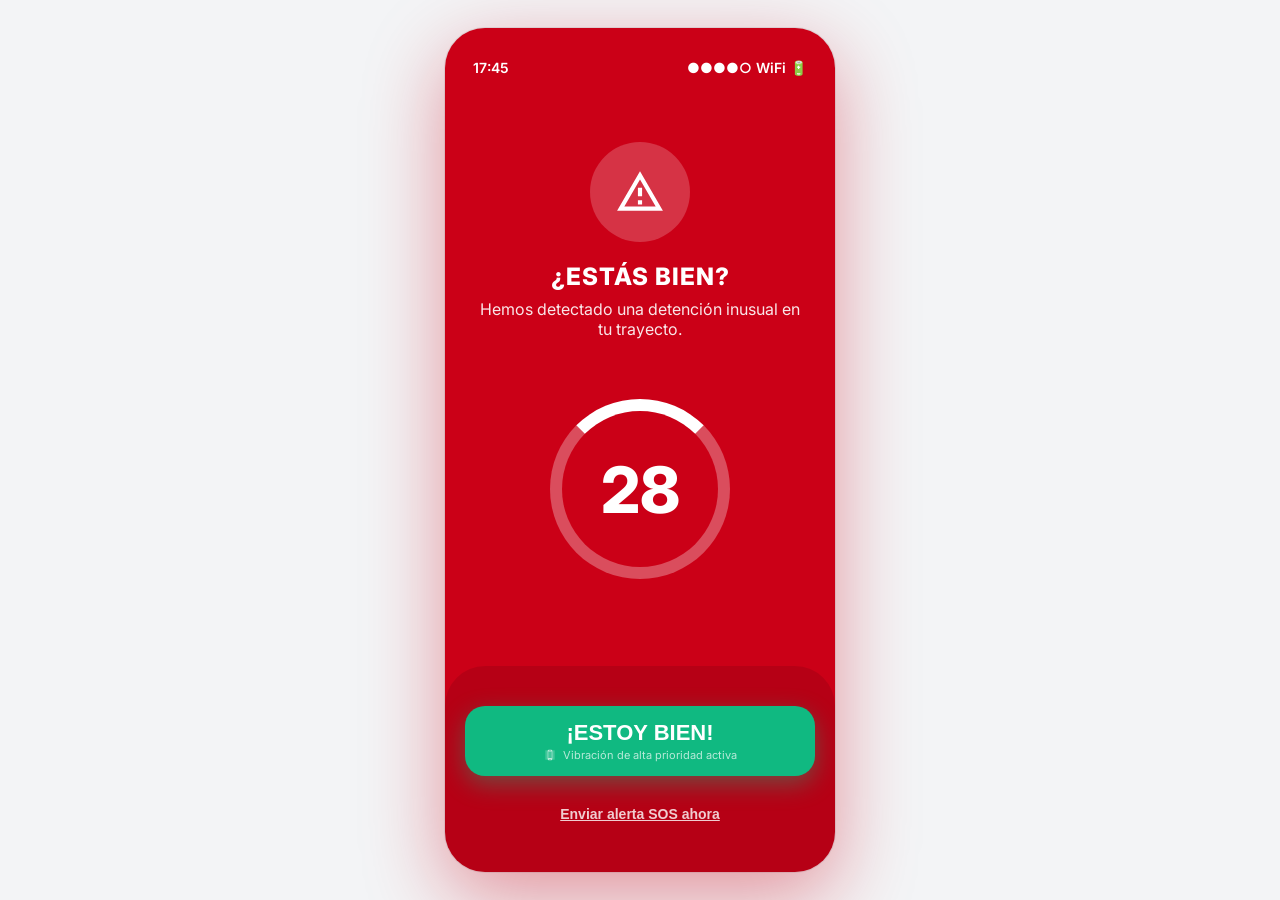
==== ui-prototype/mockup_emergencia.html @ ee8ca976 "Add files via upload" ====
<!DOCTYPE html>
<html lang="es">
<head>
    <meta charset="UTF-8">
    <meta name="viewport" content="width=device-width, initial-scale=1.0">
    <title>SENDA URJC — Emergencia Activa</title>
    <link href="https://fonts.googleapis.com/css2?family=Inter:wght@400;600;800&display=swap" rel="stylesheet">
    <style>
        * { margin: 0; padding: 0; box-sizing: border-box; }
        body {
            font-family: 'Inter', sans-serif;
            background: #F3F4F6;
            display: flex;
            justify-content: center;
            align-items: center;
            min-height: 100vh;
            padding: 20px;
        }
        .phone-frame {
            width: 390px;
            height: 844px;
            background: #CB0017; /* URJC Red */
            border-radius: 40px;
            overflow: hidden;
            box-shadow: 0 25px 80px rgba(203,0,23, 0.4), 0 0 0 1px rgba(0,0,0,0.08);
            position: relative;
            display: flex;
            flex-direction: column;
            color: white;
            text-align: center;
            animation: pulseBg 2s infinite;
        }

        @keyframes pulseBg {
            0%, 100% { background: #CB0017; }
            50% { background: #9E0012; }
        }

        .status-bar {
            height: 54px;
            display: flex;
            align-items: flex-end;
            justify-content: space-between;
            padding: 0 28px 6px;
            font-size: 14px;
            font-weight: 600;
        }

        .alert-icon {
            margin: 60px auto 20px;
            width: 100px;
            height: 100px;
            background: rgba(255,255,255,0.2);
            border-radius: 50%;
            display: flex;
            align-items: center;
            justify-content: center;
        }

        .alert-icon svg { width: 50px; height: 50px; fill: white; }

        .pre-alert-title {
            font-size: 24px;
            font-weight: 800;
            margin-bottom: 8px;
            text-transform: uppercase;
            letter-spacing: 1px;
        }

        .pre-alert-desc {
            font-size: 16px;
            opacity: 0.9;
            padding: 0 30px;
            margin-bottom: 40px;
        }

        .timer-container {
            margin: 20px auto 50px;
            position: relative;
            width: 180px;
            height: 180px;
        }

        .timer-circle {
            width: 100%;
            height: 100%;
            border-radius: 50%;
            border: 12px solid rgba(255,255,255,0.3);
            border-top-color: white;
            display: flex;
            align-items: center;
            justify-content: center;
            animation: spin 1s linear infinite;
        }

        @keyframes spin { 100% { transform: rotate(360deg); } }

        .timer-text {
            position: absolute;
            top: 50%;
            left: 50%;
            transform: translate(-50%, -50%);
            font-size: 64px;
            font-weight: 800;
        }

        .action-area {
            margin-top: auto;
            padding: 40px 20px;
            display: flex;
            flex-direction: column;
            gap: 20px;
            background: rgba(0,0,0,0.1);
            border-radius: 40px 40px 0 0;
        }

        .btn-safe {
            background: #10B981; /* Green active */
            color: white;
            font-size: 22px;
            font-weight: 800;
            padding: 14px 24px 30px 24px;
            border-radius: 20px;
            border: none;
            cursor: pointer;
            box-shadow: 0 8px 24px rgba(16, 185, 129, 0.4);
            text-transform: uppercase;
        }

        .btn-cancel {
            background: transparent;
            color: rgba(255,255,255,0.8);
            font-size: 14px;
            font-weight: 600;
            border: none;
            text-decoration: underline;
            padding: 10px;
            cursor: pointer;
        }
        
        .haptic-indicator {
            position: absolute;
            bottom: 110px;
            left: 50%;
            transform: translateX(-50%);
            font-size: 11px;
            opacity: 0.7;
            display: flex;
            align-items: center;
            gap: 6px;
        }
    </style>
</head>
<body>
    <div class="phone-frame">
        <div class="status-bar">
            <span>17:45</span>
            <span>●●●●○ WiFi 🔋</span>
        </div>

        <div class="alert-icon">
            <svg viewBox="0 0 24 24"><path d="M12 2L1 21h22M12 6l7.53 13H4.47M11 10v4h2v-4m-2 6v2h2v-2"/></svg>
        </div>

        <div class="pre-alert-title">¿Estás bien?</div>
        <div class="pre-alert-desc">Hemos detectado una detención inusual en tu trayecto.</div>

        <div class="timer-container">
            <div class="timer-circle"></div>
            <div class="timer-text"><p id="demo">29</p></div>
        </div>
        
        <div class="haptic-indicator">
            <svg width="14" height="14" viewBox="0 0 24 24" fill="white"><path d="M4 4h16v16H4z" opacity="0.3"/><path d="M10 21h4a2 2 0 002-2V5a2 2 0 00-2-2h-4a2 2 0 00-2 2v14a2 2 0 002 2zm1-17h2v1h-2V4zm-2 2h6v11H9V6zm2 13h2v1h-2v-1z"/></svg>
            Vibración de alta prioridad activa
        </div>

        <div class="action-area">
            <button class="btn-safe">
                ¡Estoy bien!
            </button>
            <button class="btn-cancel">Enviar alerta SOS ahora</button>
        </div>
    </div>
    <script src="demo-flow.js" type="module"></script>
</body>
</html>
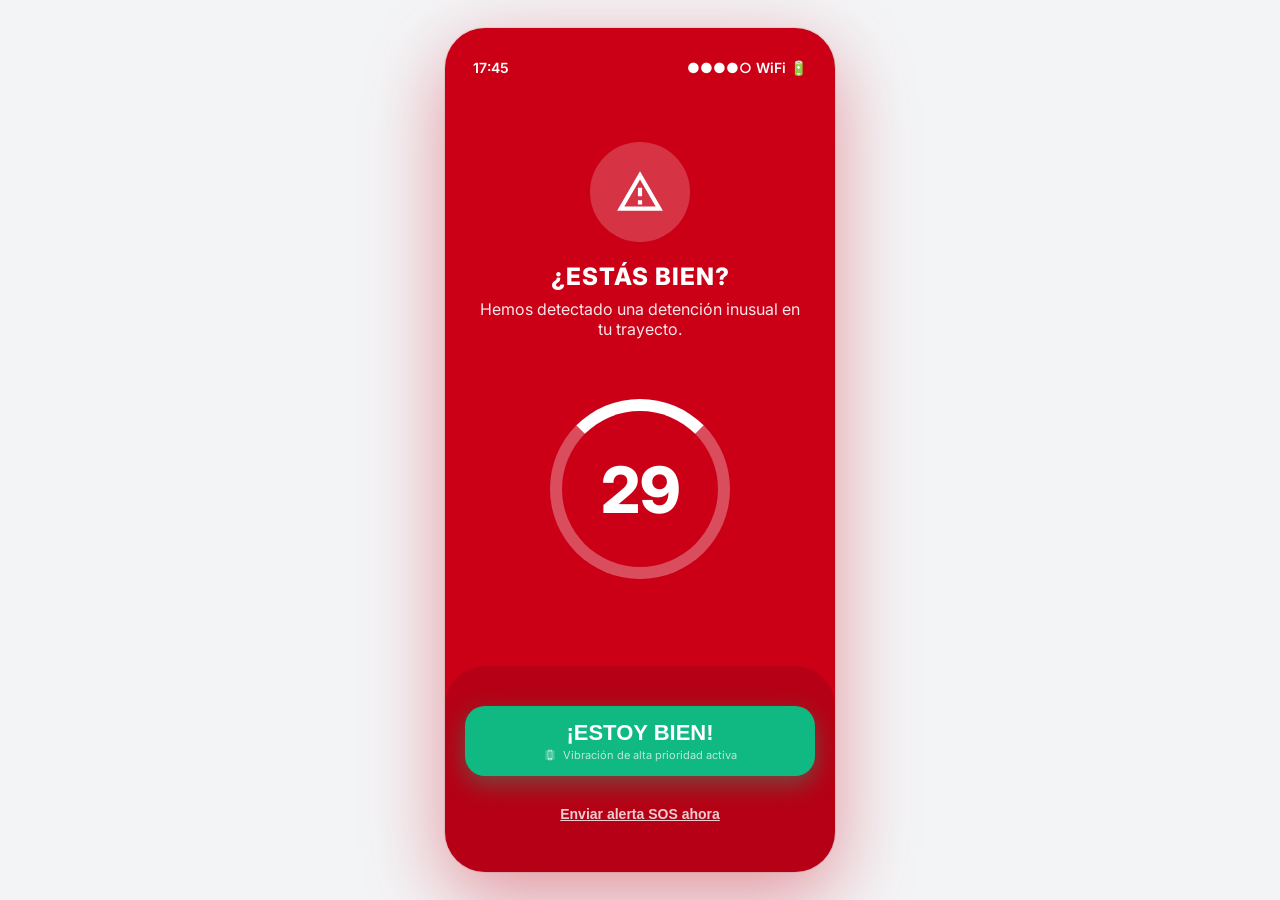
==== commit 80ede818: "Eliminated type=module from emergencia screen" ====
--- a/ui-prototype/mockup_emergencia.html
+++ b/ui-prototype/mockup_emergencia.html
@@ -182,6 +182,6 @@
             <button class="btn-cancel">Enviar alerta SOS ahora</button>
         </div>
     </div>
-    <script src="demo-flow.js" type="module"></script>
+    <script src="demo-flow.js"></script>
 </body>
 </html>
